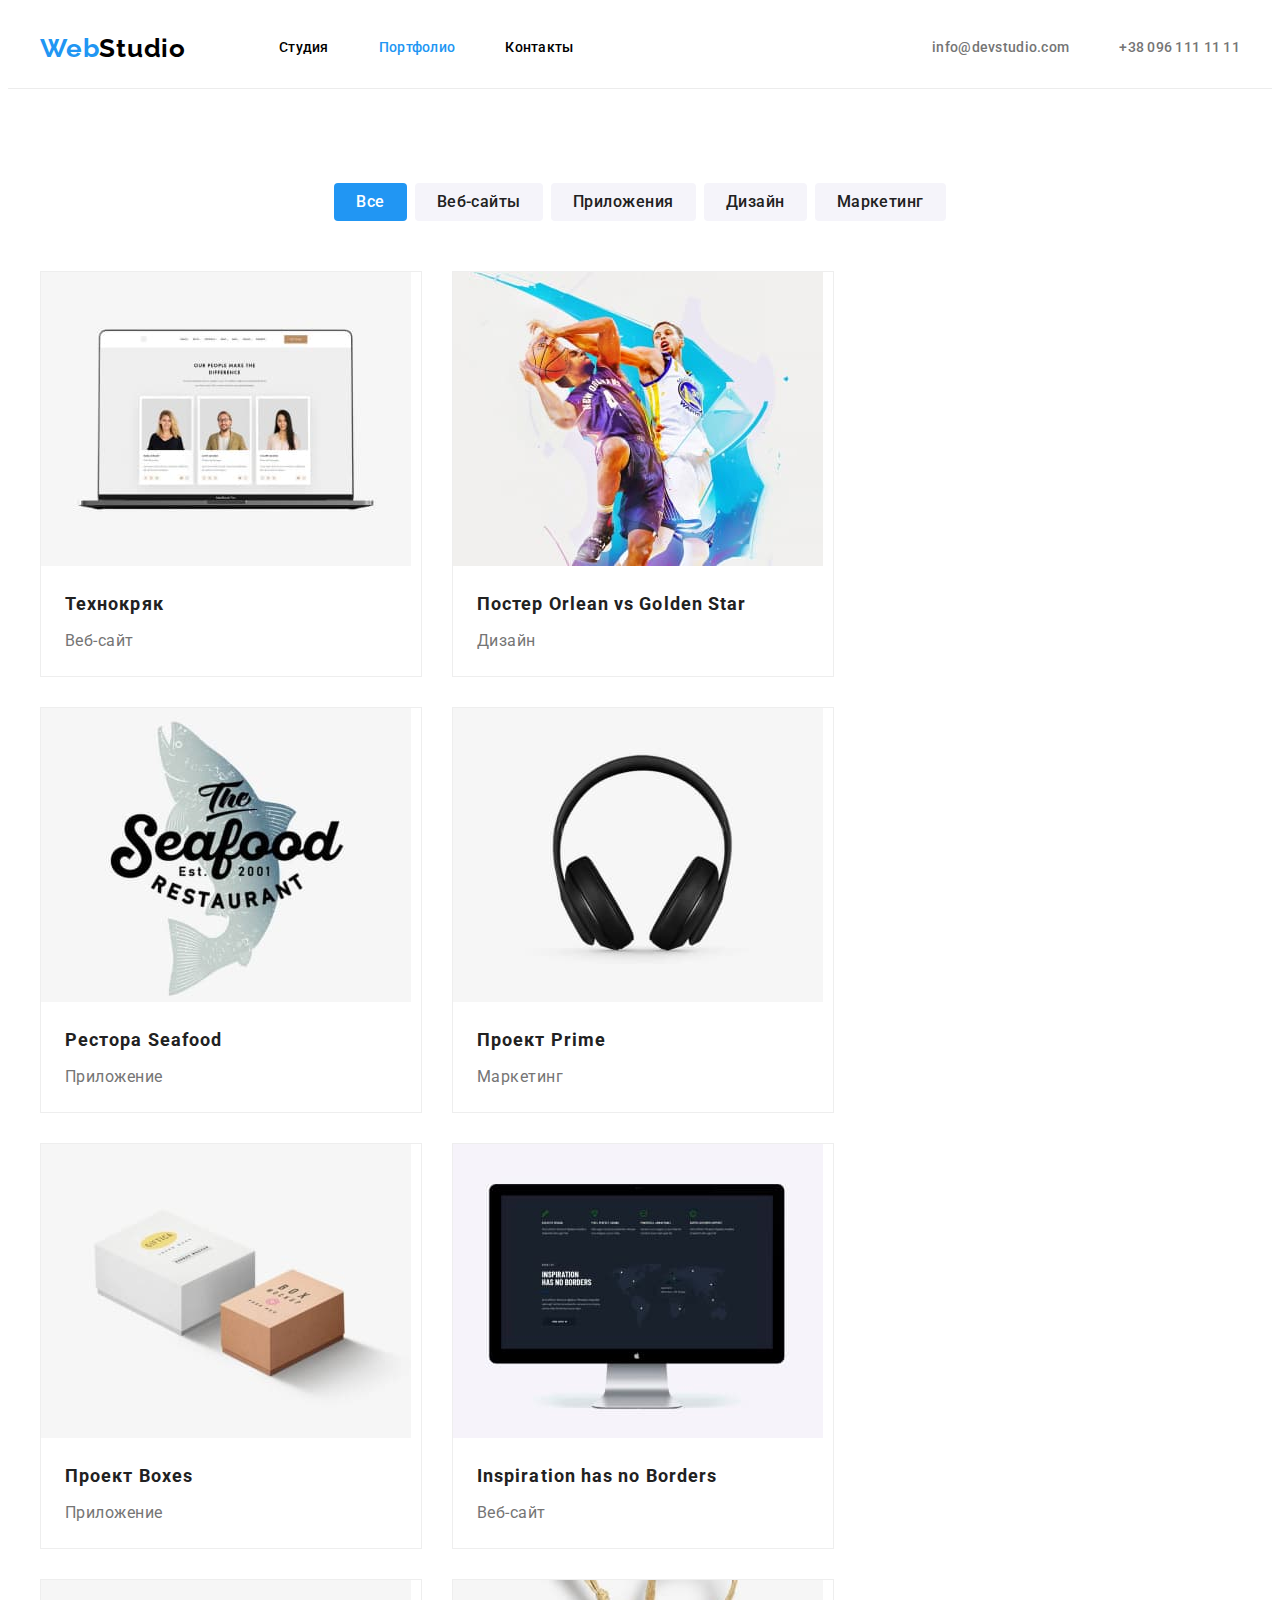
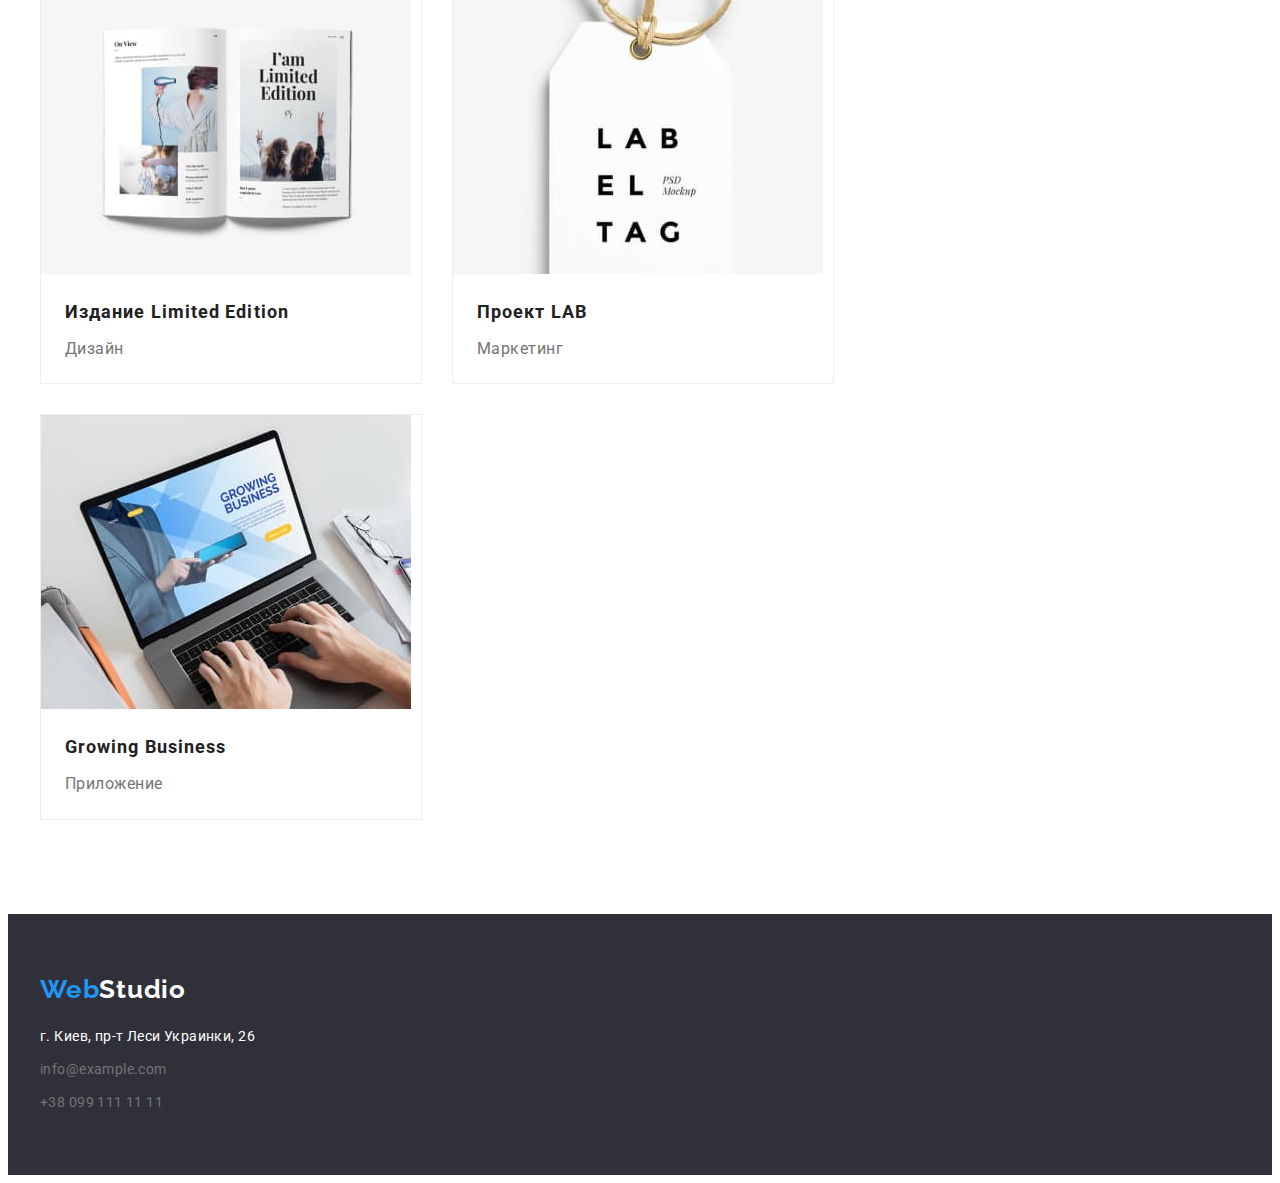
==== portfolio.html @ 19cff5f6 "start 4hw" ====
<!DOCTYPE html>
<html lang="ru">
<head>
  <meta charset="UTF-8">
  <meta http-equiv="X-UA-Compatible" content="IE=edge">
  <meta name="viewport" content="width=device-width, initial-scale=1.0">
  <title>WebStudio</title>
  <link href="https://fonts.googleapis.com/css2?family=Raleway:wght@700&family=Roboto:wght@400;500;700;900&display=swap" rel="stylesheet">
   <link rel="stylesheet" 
   href="https://cdnjs.cloudflare.com/ajax/libs/modern-normalize/1.1.0/modern-normalize.min.css" integrity="sha512-wpPYUAdjBVSE4KJnH1VR1HeZfpl1ub8YT/NKx4PuQ5NmX2tKuGu6U/JRp5y+Y8XG2tV+wKQpNHVUX03MfMFn9Q==" 
   crossorigin="anonymous"
   referrerpolicy="no-referrer" />
  <link rel="stylesheet" href="./css/style.css">
</head>
<body>
  <!-- шапка страници-->
  <header class="header">
    <div class="header-container container">
      <nav class="header-navigation">
        <a class="header-logo link" href="" lang="en">
           <span class="header-logo-first">Web</span>Studio</a>
        <ul class="header-list list">
          <li class="header-item"><a class="header-link link " href="./index.html">Студия</a></li>
          <li class="header-item"><a class="header-link link current" href="">Портфолио</a></li>
          <li class="header-item"><a class="header-link link" href="">Контакты</a></li>
        </ul>
      </nav>
      <ul class="header-inf list">
        <li class="header-inf-item"><a class="header-inf-link link" href="mailto:info@devstudio.com">info@devstudio.com</a></li>
        <li class="header-inf-item"><a class="header-inf-link link" href="tel:+380961111111">+38 096 111 11 11</a></li>
      </ul>
    </div>
  </header>
  <!-- main страници -->
  <main>
      <!-- фильтр сепкция -->
      <section class="filter section">
        <div class="container">
          <!-- скрытый заголовок -->
          <h1 class="visually-hidden">Наши секции</h1>
          <!-- радиокнопки -->
          <ul class="filter-btn-list list">
              <li class="filter-btn-item"><button class="filter-btn current" type="button">Все</button></li>
              <li class="filter-btn-item"><button class="filter-btn" type="button">Веб-сайты</button></li>
              <li class="filter-btn-item"><button class="filter-btn" type="button">Приложения</button></li>
              <li class="filter-btn-item"><button class="filter-btn" type="button">Дизайн</button></li>
              <li class="filter-btn-item"><button class="filter-btn" type="button">Маркетинг</button></li>
          </ul>

          <ul class="filter-container-list list">
              <li class="filter-container-item">
                  <a class="filter-container-link link" href="">
                    <img src="./img/filter1.jpg" alt="Веб-сайт" width="370" height="294">
                    <div class="filter-box">
                      <h2 class="filter-container-title">Технокряк</h2>
                      <p class="filter-container-after-title">Веб-сайт</p>
                    </div>
                                        
                  </a>
              </li>

              <li class="filter-container-item">
                <a class="filter-container-link link" href="">
                  <img src="./img/filter2.jpg" alt=" постер с 2 людьми" width="370" height="294">
                  <div class="filter-box">
                    <h2 class="filter-container-title">Постер <span lang="en">Orlean vs Golden Star</span></h2>
                    <p class="filter-container-after-title">Дизайн</p>
                
                  </div>
                </a>
            </li>

            <li class="filter-container-item"> 
                <a class="filter-container-link link" href="">
                  <img src="./img/filter3.jpg" alt="лого к ресторану" width="370" height="294">
                  <div class="filter-box">
                    <h2 class="filter-container-title">Рестора <span lang="en">Seafood</span></h2>
                    <p class="filter-container-after-title">Приложение</p>
                
                  </div>
                </a>
            </li>

            <li class="filter-container-item">
                <a class="filter-container-link link" href="">
                  <img src="./img/filter4.jpg" alt="наушники" width="370" height="294">
                  <div class="filter-box">
                    <h2 class="filter-container-title">Проект <span lang="en">Prime</span></h2>
                    <p class="filter-container-after-title">Маркетинг</p>
                
                  </div>
                </a>
            </li>

            <li class="filter-container-item">
                <a class="filter-container-link link" href="">
                  <img src="./img/filter5.jpg" alt="две коробки" width="370" height="294">
                  <div class="filter-box">
                    <h2 class="filter-container-title">Проект <span lang="en">Boxes</span></h2>
                    <p class="filter-container-after-title">Приложение</p>
                
                  </div>
                </a>
            </li>

            <li class="filter-container-item">
                <a class="filter-container-link link" href="">
                  <img src="./img/filter6.jpg" alt="комппютер с изображением Веб-сайта" width="370" height="294">
                  <div class="filter-box">
                    <h2  class="filter-container-title" lang="en">Inspiration has no Borders</h2>
                    <p class="filter-container-after-title">Веб-сайт</p>
                
                  </div>
                </a>
            </li>

            <li class="filter-container-item">
                <a class="filter-container-link link" href="">
                  <img src="./img/filter7.jpg" alt="развернутая книга" width="370" height="294">
                  <div class="filter-box">
                    <h2 class="filter-container-title">Издание <span lang="en">Limited Edition</span></h2>
                    <p class="filter-container-after-title">Дизайн</p>
                
                  </div>  
                </a>
            </li>

            <li class="filter-container-item">
                <a class="filter-container-link link" href="">
                  <img src="./img/filter8.jpg" alt="эмблоема Проекта LAB" width="370" height="294">
                  <div class="filter-box">
                    <h2 class="filter-container-title">Проект LAB</h2>
                    <p class="filter-container-after-title">Маркетинг</p>
                
                  </div>
                </a>
            </li>
            
            <li class="filter-container-item">
                <a class="filter-container-link link" href="">
                  <img src="./img/filter9.jpg" alt="работа за ноутбуком" width="370" height="294">
                  <div class="filter-box">
                    <h2 class="filter-container-title" lang="en">Growing Business</h2>
                    <p class="filter-container-after-title">Приложение</p>
                  
                  </div>
                </a>
            </li>
          </ul>
          
        </div>
      </section>
      
  </main>
   <!-- footer страници-->
   <footer class="footer">
    <div class="container">
      <a class="footer-logo link" href="" lang="en"><span class="footer-logo-first">Web</span>Studio</a>
      <address class="footer-address">
      <ul class="footer-adress-list list">
        <li class="footer-adress-item">
          <a class="footer-adress-nav-link link" href="https://goo.gl/maps/MZJRuHexeMQYuUyE6" target="_blank" rel="noopener noreferrer">г. Киев, пр-т Леси Украинки, 26</a>
        </li>

        <li class="footer-adress-item">
          <a class="footer-adress-link link" href="mailto:info@example.com">info@example.com</a>
        </li>
        
        <li class="footer-adress-item">
          <a class="footer-adress-link link" href="tel:+380991111111">+38 099 111 11 11</a>
        </li>
      </ul>
    </address>   
    </div>
  </footer>
</body>
</html>
---- css/style.css ----
:root {
    --accent-color: #2196F3;
    --primary-color: #757575;
    --header-logo-color: #000000;
    --main-title-color:#212121;
    --hero-title-color: #ffffff;
    --footer-tel-mail-text-color: rgba(255, 255, 255, 0,6);
    --hero-btn-color: #188CE8;

    --second-background-color:#F5F4FA;
    --main-background-color: #2F303A;
    --border-color: #ECECEC;
    --border-color-filter: #EEEEEE;
    --box-shadow-comand:0px 1px 3px rgba(0, 0, 0, 0.12), 0px 1px 1px rgba(0, 0, 0, 0.14), 0px 2px 1px rgba(0, 0, 0, 0.2)
}

p, h1, h2, h3, h4, h5, h6{
    margin: 0px;
}
ul{
    margin: 0;
    padding: 0;
}
.container{
    width: 1200px;
    padding-left: 15px;
    padding-right: 15px;
    margin: 0 auto;

}
body {
    font-family: "Roboto",sans-serif;
    color: var(--primary-color);
    background-color: var(--hero-title-color);
}
.list {
    list-style: none;
}
.link {
    text-decoration: none;
}
.visually-hidden {
    position: absolute;
    white-space: nowrap;
    width: 1px;
    height: 1px;
    overflow: hidden;
    border: 0;
    padding: 0;
    clip: rect(0 0 0 0);
    clip-path: inset(50%);
    margin: -1px;
}
.header-list .header-link.current {
    color: var(--accent-color);
}
.filter-btn-list .filter-btn.current {
    color: var(--hero-title-color);
    background-color: var(--accent-color);
}

.section{
    padding: 94px 0;
}
img{
    display: block;
    max-width: 100%;
    height: auto;
}
/* -------------------header--------------------------- */
.header{
    border-bottom: 1px solid var(--border-color);
 
}
.header-container{
    display: flex;
    align-items: center;
}
.header-navigation{
    display: flex;
    align-items: center;
}
.header-logo {
    margin-right: 93px;

    font-family: Raleway;
    font-weight: 700;
    font-size: 26px;
    line-height: 1.09;
    letter-spacing: 0.03em;
    color: var(--header-logo-color);
}
.header-logo-first {
    color: var(--accent-color);
}
.header-link {
    display: block;
    padding-top: 32px;
    padding-bottom: 32px;

    font-weight: 500;
    font-size: 14px;
    line-height: 1.14;
    letter-spacing: 0.02em;
    color: var(--header-logo-color);
}
.header-link:hover,
.header-link:focus,
.header-inf-link:hover,
.header-inf-link:focus{
    color: var(--accent-color);
}
.header-inf-link {
    display: block;
    padding-top: 32px;
    padding-bottom: 32px;

    font-weight: 500;
    font-size: 14px;
    line-height: 1.14;
    letter-spacing: 0.02em;
    color: var(--primary-color);
}
.header-inf{
    display: flex;
    margin-left: auto;
    }
.header-inf-item + .header-inf-item {
    margin-left: 50px;
}

.header-list{
    display: flex;
}
.header-item:not(:last-child){
    margin-right: 50px;
}


/* -------------------hero--------------------------- */
.hero {
    background-color: var(--main-background-color); 
    text-align: center  ;
    padding: 200px 0;
   
}
.hero-title {
    margin: 0 auto 30px;


    width: 696px;  
    font-weight: 900;
    font-size: 44px;
    line-height: 1.36;
    text-align: center;
    letter-spacing: 0.06em;
    text-transform: uppercase;
    color: var(--hero-title-color);
}
.hero-btn {    
    border-radius: 4px;
    border: 0px;
    min-width: 200px;   
    padding: 10px 32px;

    font-style: normal;
    font-family: inherit;
    font-weight: 700;
    font-size: 16px;
    line-height: 1.87;
    
    align-items: center;
    text-align: center;
    letter-spacing: 0.06em;
    color: var(--hero-title-color);
    cursor: pointer;
    background-color: var(--accent-color);
  
}
.hero-btn:focus,
.hero-btn:hover{
    background-color: var(--hero-btn-color) ;
}
/* -------------------about--------------------------- */
.about-list{
    display: flex;
    flex-wrap: wrap;
}
.about-item{
    width: 270px;
}
.about-item:not(:nth-child(4n)){
    margin-right: 30px;
}
.about-item-title {
    margin-bottom: 10px;

    font-weight: 700;
    font-size: 14px;
    line-height: 1.14;
    letter-spacing: 0.03em;
    text-transform: uppercase;
    color: var(--main-title-color);   
 
}
.about-item-text {
    font-size: 14px;
    line-height: 1.71;
    letter-spacing: 0.03em;
}
/* -------------------work--------------------------- */
.work{
    padding-top: 0;
}
.work-list{
    display: flex;
    flex-wrap: wrap;
}
.work-item:not(:nth-child(3n)){
    margin-right: 30px;
}
.work-title {
    margin-bottom: 50px;

    font-weight: 700;
    font-size: 36px;
    line-height: 1.17;
    text-align: center;
    letter-spacing: 0.03em;
    color: var(--main-title-color);
}
/* -------------------comand--------------------------- */
.comand {
    background-color: var(--second-background-color);
}
.comand-list{
    display: flex;
    flex-wrap: wrap;
}
.comand-item {
    background-color: var(--hero-title-color);
    border-radius: 0px 0px 4px 4px;
    box-shadow: var(--box-shadow-comand);
}
.comand-item:not(:nth-child(4n)){
    margin-right: 30px;
}
.comand-title {
    margin-bottom: 50px;

    font-style: normal; 
    font-weight: 700;
    font-size: 36px;
    line-height: 1.17;
    text-align: center;
    letter-spacing: 0.03em;
    color: var(--main-title-color);
}
.comand-box{
    padding-top: 30px;
    padding-bottom: 30px;
}
.comand-item-name {
    margin-bottom: 10px; 

    font-weight: 500;
    font-size: 16px;
    line-height: 1.19;
    text-align: center;
    letter-spacing: 0.03em;
    color: var(--main-title-color);
}
.comand-item-work {
    font-size: 16px;
    line-height: 1.19;
    text-align: center;
    letter-spacing: 0.03em;
    
    color: #757575;
}
/* -------------------footer--------------------------- */
.footer {
    background-color: var(--main-background-color);
    padding-top: 60px;
    padding-bottom: 60px;
}
.footer-logo {
    display: block;
    margin-bottom: 20px;

    font-family: Raleway;
    font-style: normal;
    font-weight: 700;
    font-size: 26px;
    line-height: 1.19;
    letter-spacing: 0.03em;
    color: var(--hero-title-color);
 }
.footer-adress-item:not(:last-child){
    margin-bottom: 9px;
}
.footer-logo-first{
    color: var(--accent-color);
}
.footer-adress-nav-link {
    font-style: normal;
    font-weight: normal;
    font-size: 14px;
    line-height: 1.71;
    letter-spacing: 0.03em;
    color: var(--hero-title-color);
}
.footer-adress-link {
    font-style: normal;
    font-weight: normal;
    font-size: 14px;
    line-height: 1.71;
    letter-spacing: 0.03em;
    color: var(--footer-tel-mail-text-color);
}
.footer-adress-nav-link:hover,
.footer-adress-nav-link:focus,
.footer-adress-link:hover,
.footer-adress-link:focus{
    color: var(--accent-color);
}



/* -------------------PORTFOLIO.HTML--------------------------- */



/* -----------------filter-btn--------------------------------- */
.filter-btn-list{
    display: flex;
    margin-left: auto;
    margin-right: auto;
    margin-bottom: 50px;
    justify-content: center;
}
.filter-btn {
    display: inline-block;
    border-radius: 4px;
    border: 0px;
    padding: 6px 22px;

    background-color: var(--second-background-color);
    font-family: inherit;
    font-style: normal;
    font-weight: 500;
    font-size: 16px;
    line-height: 1.62;
    text-align: center;
    letter-spacing: 0.03em;

    color: var(--main-title-color);
    cursor: pointer;

}
.filter-btn-item:not(:last-child){
    margin-right: 8px;
}

.filter-btn:hover,
.filter-btn:focus {
    color: var(--hero-title-color);
    background-color: var(--accent-color);
}
/* ----------------filter-container--------------------------------? */
.filter-container-list{
    display: flex;
    flex-wrap: wrap;

    margin-left: -30px;
    margin-top: -30px;
}
.filter-container-item{
    margin: 0;
    padding: 0;
    flex-basis: calc(100% / 3 - 30px);
    margin-left: 30px;
    margin-top: 30px;
   
    border: 1px solid var(--border-color-filter);   
    background-color: var(--hero-title-color);
   
}

.filter-container-title {
    margin-bottom: 4px; 

    font-style: normal;
    font-weight: 700;
    font-size: 18px;
    line-height: 2;
    letter-spacing: 0.06em;
    color: var(--main-title-color);
}
.filter-container-after-title {
    font-size: 16px;
    line-height: 1.87;
    letter-spacing: 0.03em;
    color: var(--primary-color);
}
.filter-container-link {
    background-color: var(--hero-title-color);
}
.filter-box{
    padding: 20px 24px;
}
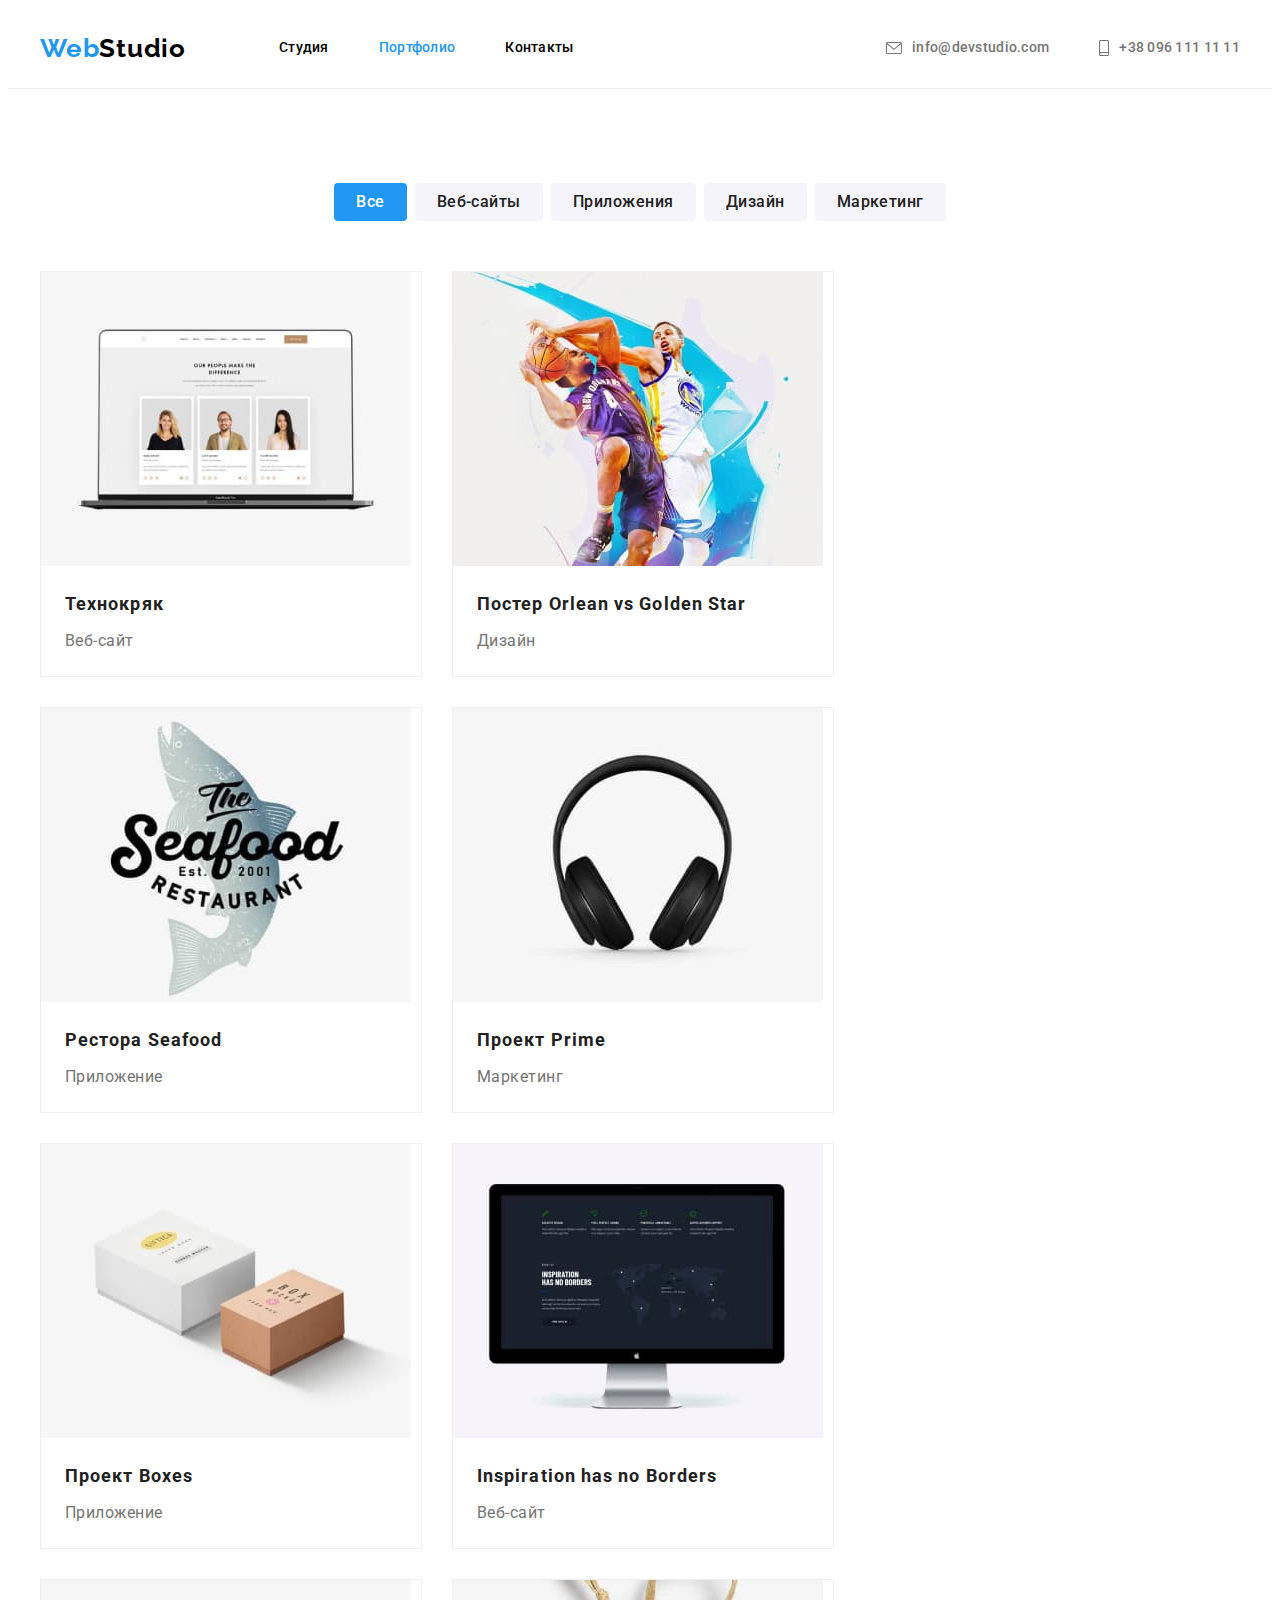
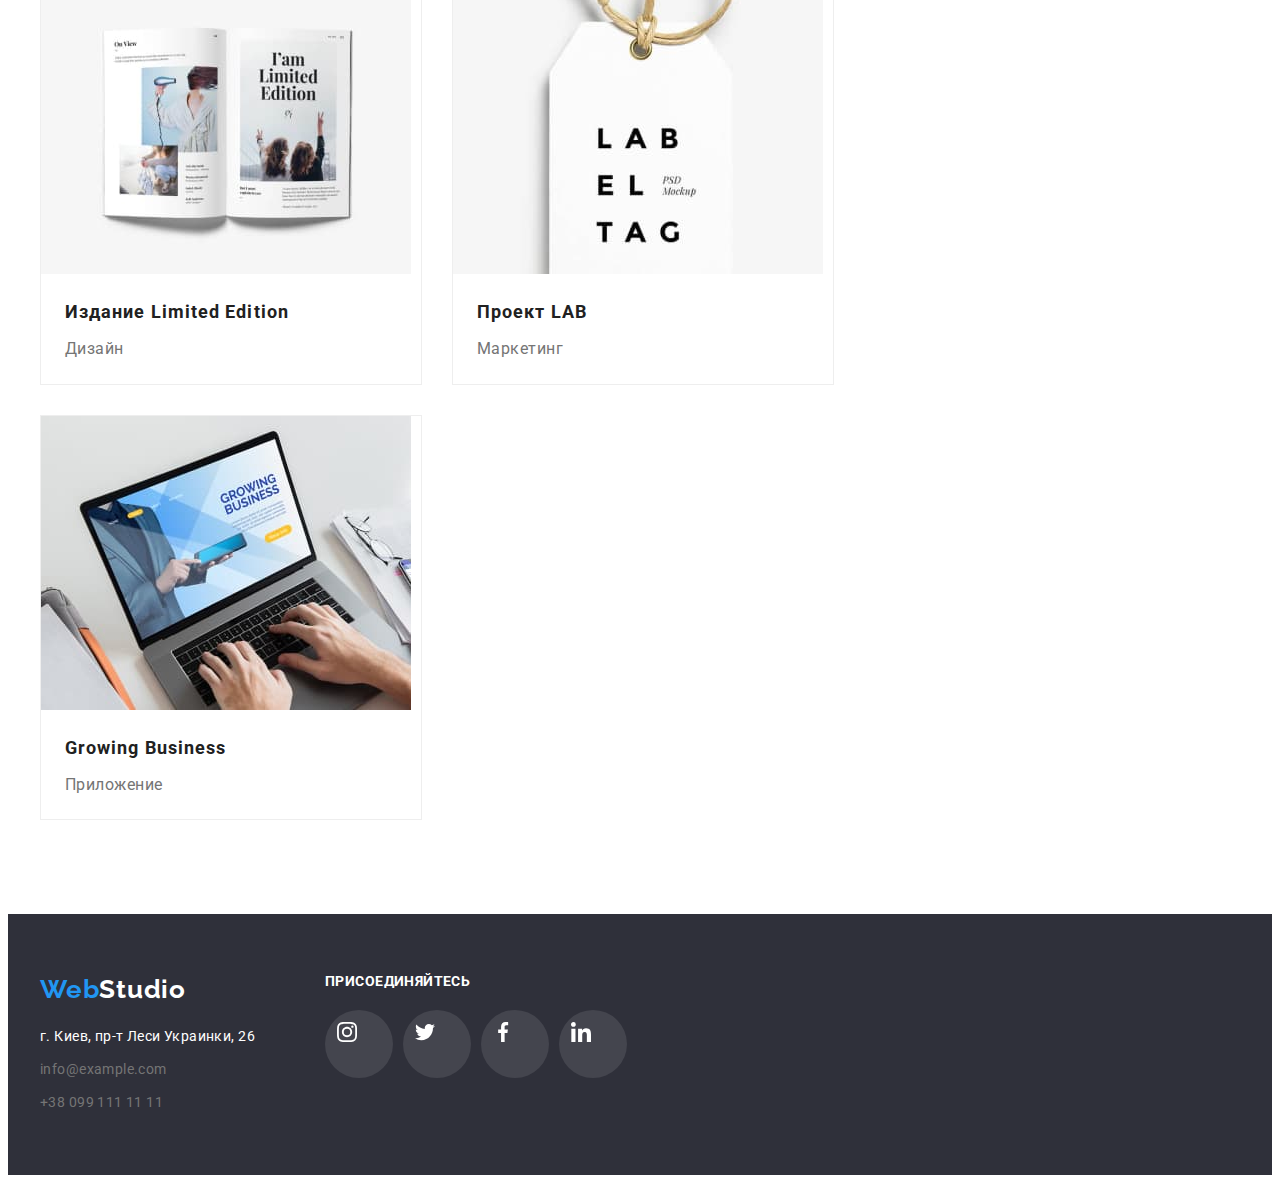
==== commit c8d784b8: "pre finish" ====
--- a/portfolio.html
+++ b/portfolio.html
@@ -26,8 +26,14 @@
         </ul>
       </nav>
       <ul class="header-inf list">
-        <li class="header-inf-item"><a class="header-inf-link link" href="mailto:info@devstudio.com">info@devstudio.com</a></li>
-        <li class="header-inf-item"><a class="header-inf-link link" href="tel:+380961111111">+38 096 111 11 11</a></li>
+        <li class="header-inf-item"><a class="header-inf-link link" href="mailto:info@devstudio.com">
+          <svg class="header-inf-icon-convert">
+            <use href="./img/icons.svg#convert"></use>
+          </svg>info@devstudio.com</a></li>
+        <li class="header-inf-item"><a class="header-inf-link link" href="tel:+380961111111">
+          <svg class="header-inf-icon-smartphone">
+            <use href="./img/icons.svg#smartphone"></use>
+          </svg>+38 096 111 11 11</a></li>
       </ul>
     </div>
   </header>
@@ -154,23 +160,50 @@
   </main>
    <!-- footer страници-->
    <footer class="footer">
-    <div class="container">
-      <a class="footer-logo link" href="" lang="en"><span class="footer-logo-first">Web</span>Studio</a>
-      <address class="footer-address">
-      <ul class="footer-adress-list list">
-        <li class="footer-adress-item">
-          <a class="footer-adress-nav-link link" href="https://goo.gl/maps/MZJRuHexeMQYuUyE6" target="_blank" rel="noopener noreferrer">г. Киев, пр-т Леси Украинки, 26</a>
-        </li>
-
-        <li class="footer-adress-item">
-          <a class="footer-adress-link link" href="mailto:info@example.com">info@example.com</a>
-        </li>
+    <div class="general-box container">
+      <div class="footer-navigation">
+          <a class="footer-logo link" href="" lang="en"><span class="footer-logo-first">Web</span>Studio</a>
+          <address class="footer-address">
+          <ul class="footer-adress-list list">
+            <li class="footer-adress-item">
+              <a class="footer-adress-nav-link link" href="https://goo.gl/maps/MZJRuHexeMQYuUyE6" target="_blank" rel="noopener noreferrer">г. Киев, пр-т Леси Украинки, 26</a>
+            </li>
+
+            <li class="footer-adress-item">
+              <a class="footer-adress-link link" href="mailto:info@example.com">info@example.com</a>
+            </li>
+            
+            <li class="footer-adress-item">
+              <a class="footer-adress-link link" href="tel:+380991111111">+38 099 111 11 11</a>
+            </li>
+          </ul>
+        </address> 
+      </div>
+    <div class="join">
+      <p class="join-item-text">ПРИСОЕДИНЯЙТЕСЬ</p>
+      <ul class="join-list list">
+
+        <li class="join-item"><a class="join-link link" href="">
+          <svg class="join-icon" width="20" height="20">
+            <use href="./img/icons.svg#instagram"></use>
+          </svg></a></li>
         
-        <li class="footer-adress-item">
-          <a class="footer-adress-link link" href="tel:+380991111111">+38 099 111 11 11</a>
-        </li>
+        <li class="join-item"><a class="join-link link" href="">
+          <svg class="join-icon" width="20" height="20">
+            <use href="./img/icons.svg#twitter"></use>
+          </svg></a></li>
+
+        <li class="join-item"><a class="join-link link" href="">
+          <svg class="join-icon" width="20" height="20">
+            <use href="./img/icons.svg#facebook" ></use>
+          </svg></a></li>
+
+        <li class="join-item"><a class="join-link link" href="">
+          <svg class="join-icon" width="20" height="20">
+            <use href="./img/icons.svg#linkedin" ></use>
+          </svg></a></li>
       </ul>
-    </address>   
+    </div> 
     </div>
   </footer>
 </body>
--- a/css/style.css
+++ b/css/style.css
@@ -6,12 +6,17 @@
     --hero-title-color: #ffffff;
     --footer-tel-mail-text-color: rgba(255, 255, 255, 0,6);
     --hero-btn-color: #188CE8;
+    --background-about-icon: #F5F4FA;
+
+    --social-icon: #AFB1B8;
 
     --second-background-color:#F5F4FA;
     --main-background-color: #2F303A;
     --border-color: #ECECEC;
     --border-color-filter: #EEEEEE;
     --box-shadow-comand:0px 1px 3px rgba(0, 0, 0, 0.12), 0px 1px 1px rgba(0, 0, 0, 0.14), 0px 2px 1px rgba(0, 0, 0, 0.2)
+   
+
 }
 
 p, h1, h2, h3, h4, h5, h6{
@@ -26,7 +31,7 @@
     padding-left: 15px;
     padding-right: 15px;
     margin: 0 auto;
-
+    /* background-color: pink; */
 }
 body {
     font-family: "Roboto",sans-serif;
@@ -110,21 +115,40 @@
 .header-inf-link:focus{
     color: var(--accent-color);
 }
+.header-inf{
+    display: flex;
+    margin-left: auto;
+
+    }
 .header-inf-link {
-    display: block;
     padding-top: 32px;
     padding-bottom: 32px;
+    display: flex;
+    align-items: center;
 
     font-weight: 500;
     font-size: 14px;
     line-height: 1.14;
     letter-spacing: 0.02em;
     color: var(--primary-color);
-}
-.header-inf{
-    display: flex;
-    margin-left: auto;
-    }
+
+
+}
+.header-inf-icon-convert{
+    margin-right: 10px;
+
+    width: 16px;
+    height: 12px;
+    fill: currentColor;
+    
+}
+.header-inf-icon-smartphone{
+    margin-right: 10px;
+
+    width: 10px;
+    height: 16px;  
+    fill: currentColor  
+}
 .header-inf-item + .header-inf-item {
     margin-left: 50px;
 }
@@ -139,11 +163,27 @@
 
 /* -------------------hero--------------------------- */
 .hero {
+   
+    text-align: center  ;
+
+    padding: 200px 0;
+    max-width: 1600px;
+    height: 600px;
+    margin-left: auto;
+    margin-right: auto;
+
     background-color: var(--main-background-color); 
-    text-align: center  ;
-    padding: 200px 0;
-   
-}
+    background-image:
+    linear-gradient( 
+        rgba(47, 48, 58, 0.4),
+    rgba(47, 48, 58, 0.4)
+    ),
+    url(../img/hero.jpg);
+    background-repeat: no-repeat;
+    background-position: center;
+    background-size: cover;
+}
+
 .hero-title {
     margin: 0 auto 30px;
 
@@ -188,9 +228,22 @@
 }
 .about-item{
     width: 270px;
+    
 }
 .about-item:not(:nth-child(4n)){
     margin-right: 30px;
+}
+.about-item-icon{
+    padding: 25px 100px;
+    background-color: var(--background-about-icon);
+    margin-bottom: 30px;
+    border-radius: 4px;
+}
+.about-icon{
+    display: flex;
+
+    width: 70px;
+    height: 70px;
 }
 .about-item-title {
     margin-bottom: 10px;
@@ -271,13 +324,92 @@
     color: var(--main-title-color);
 }
 .comand-item-work {
+    margin-bottom: 16px;
+   
     font-size: 16px;
     line-height: 1.19;
     text-align: center;
     letter-spacing: 0.03em;
     
-    color: #757575;
-}
+    color: var(--primary-color);
+}
+
+
+.comand-social-list{
+    display: flex;
+    justify-content: center;
+
+}
+.comand-social-item:not(:last-child){
+    margin-right: 10px;
+}
+
+.comand-social-link{
+    display: flex;
+    width: 44px;
+    height: 44px;
+    padding: 12px;
+    color: var(--social-icon);
+}
+
+.comand-social-link:hover,
+.comand-social-link:focus{
+   
+    background-color: var(--accent-color);
+    border-radius: 50% 50%;
+    color: var(--hero-title-color);
+}
+.comand-social-icon{
+    fill: currentColor;
+}
+
+
+/* -------------------clients--------------------------- */
+.clients-title{
+    margin-bottom: 50px;
+ 
+    font-style: normal;
+    font-weight: 700;
+    font-size: 36px;
+    line-height: 1.17;
+    text-align: center;
+    letter-spacing: 0.03em;
+
+    color: var(--main-title-color);
+    }
+
+.clients-list{
+    display: flex;
+        
+}
+.clients-item:not(:last-child){
+    margin-right: 30px;
+}
+.clients-link{
+   display: flex;
+   width: 170px;
+   height: 92px;
+   padding: 16px 32px;
+
+   border: 1px solid var(--social-icon);
+   box-sizing: border-box;
+   border-radius: 4px;
+
+   color: var(--social-icon);
+}
+.clients-icon{
+   fill: currentColor;
+}
+
+.clients-link:hover,
+.clients-link:focus{
+    color: var(--accent-color);
+    border-color: var(--accent-color);
+
+}
+
+
+
 /* -------------------footer--------------------------- */
 .footer {
     background-color: var(--main-background-color);
@@ -325,7 +457,50 @@
     color: var(--accent-color);
 }
 
-
+/* --------------------------- */
+.general-box{
+    display: flex;
+ 
+}
+.join{
+    margin-left: 70px;
+}
+.join-list{
+    display: flex;
+}
+.join-item-text{
+    margin-bottom: 20px;
+
+    font-style: normal;
+    font-weight: 700;
+    font-size: 14px;
+    line-height: 1.14;
+    letter-spacing: 0.03em;
+    text-transform: uppercase;
+
+    color: var(--hero-title-color);
+}
+.join-link{
+    display: flex;
+    width: 44px;
+    height: 44px;
+    padding: 12px;
+    border-radius: 50% 50%;
+
+    background: rgba(255, 255, 255, 0.1);
+   
+    color: var(--hero-title-color);
+}
+.join-link:hover,
+.join-link:focus{
+    background: var(--accent-color);
+}
+.join-icon{
+    fill: currentColor;
+}
+.join-item:not(:last-child){
+    margin-right: 10px;
+}
 
 /* -------------------PORTFOLIO.HTML--------------------------- */
 
@@ -366,6 +541,8 @@
 .filter-btn:focus {
     color: var(--hero-title-color);
     background-color: var(--accent-color);
+    box-shadow: 0px 3px 1px rgba(0, 0, 0, 0.1), 0px 1px 2px rgba(0, 0, 0, 0.08), 0px 2px 2px rgba(0, 0, 0, 0.12);
+
 }
 /* ----------------filter-container--------------------------------? */
 .filter-container-list{
@@ -404,7 +581,13 @@
     color: var(--primary-color);
 }
 .filter-container-link {
+    display: block;
     background-color: var(--hero-title-color);
+}
+
+.filter-container-link:focus,
+.filter-container-link:hover{
+    box-shadow: 0px 1px 1px rgba(0, 0, 0, 0.12), 0px 4px 4px rgba(0, 0, 0, 0.06), 1px 4px 6px rgba(0, 0, 0, 0.16);
 }
 .filter-box{
     padding: 20px 24px;
